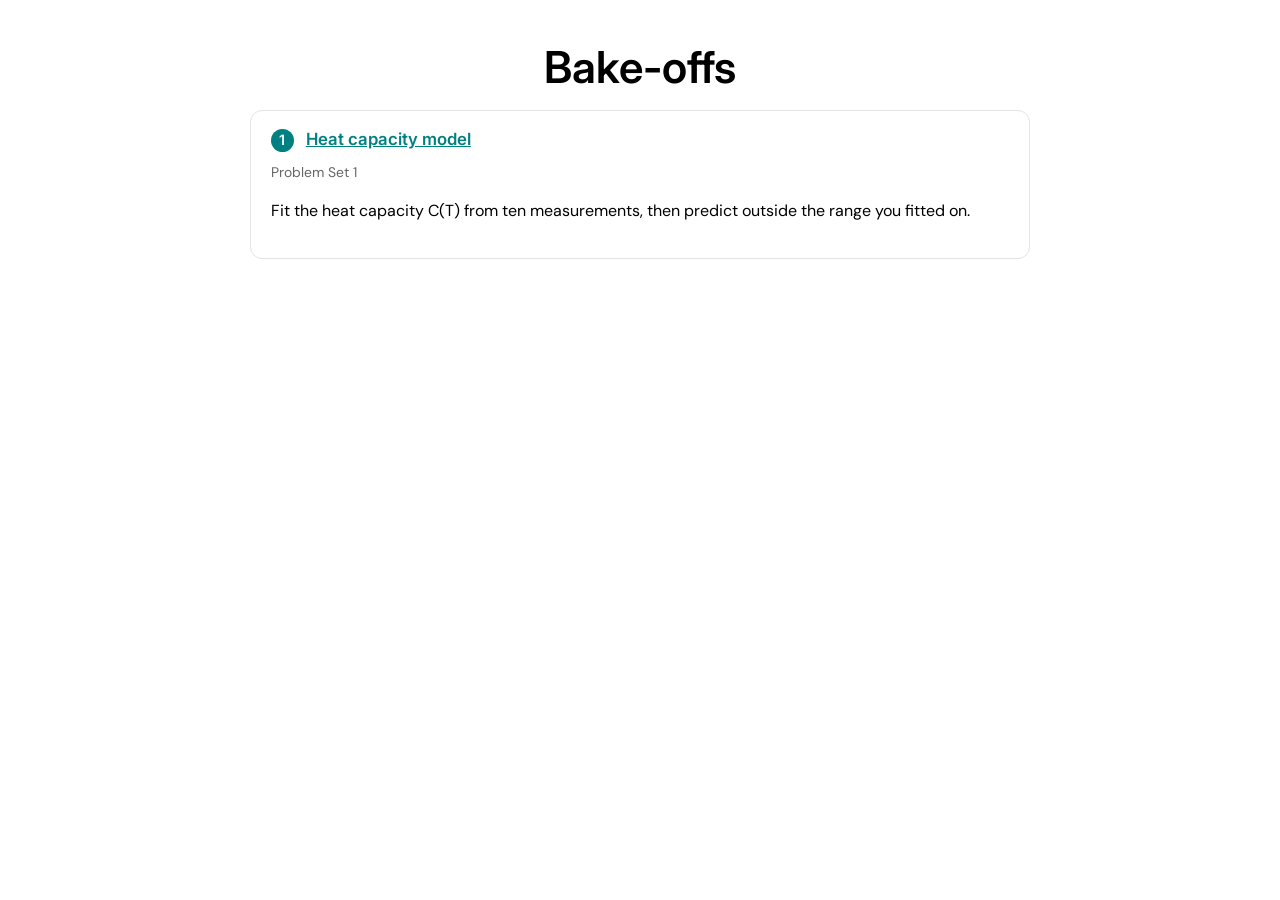
==== bakeoff/index.html @ 3923d837 "Turing Circle site with the heat capacity bake-off Landing page mirroring curie-circle, plus a bake-" ====
<!DOCTYPE html>
<html>
<head>
  <meta charset="UTF-8">
  <meta name="viewport" content="width=device-width, initial-scale=1">
  <title>Bake-offs &middot; Turing Circle</title>
  <link rel="stylesheet" href="../style.css">
  <link rel="stylesheet" href="bakeoff.css">
  <link rel="preconnect" href="https://fonts.googleapis.com">
  <link rel="preconnect" href="https://fonts.gstatic.com" crossorigin>
  <link href="https://fonts.googleapis.com/css2?family=Inter:wght@300;400;500;600;700&family=DM+Sans:wght@400;500;700&display=swap" rel="stylesheet">
  <link rel="icon" type="image/x-icon" href="../favicon.png">
</head>
<body>

<header class="site-title">
  <h1>Bake-offs</h1>
</header>

<div class="tool">
  <div id="list"><p class="status">Loading&hellip;</p></div>
</div>

<script>
fetch("bakeoffs.json").then(r => r.json()).then(d => {
  const esc = s => String(s).replace(/[&<>"]/g, c =>
    ({ "&": "&amp;", "<": "&lt;", ">": "&gt;", '"': "&quot;" }[c]));
  const list = d.bakeoffs || [];
  document.getElementById("list").innerHTML = list.length === 0
    ? "<p class='hint'>None open just yet.</p>"
    : list.map((b, i) =>
        `<div class="step">
           <h3><span class="num">${i + 1}</span>
             ${b.status === "open"
               ? `<a href="${esc(b.slug)}/">${esc(b.title)}</a>`
               : esc(b.title) + " <em>(closed)</em>"}</h3>
           <p class="hint">${esc(b.problem_set || "")}</p>
           <p>${esc(b.blurb || "")}</p>
         </div>`).join("");
}).catch(e => {
  document.getElementById("list").innerHTML =
    "<p class='error'>Could not load the list: " + e + "</p>";
});
</script>

</body>
</html>
---- style.css ----
body {
  text-align: center;
  font-family: "DM Sans", sans-serif;
  margin: 0;
  background: #ffffff;
  color: #000000;
  font-size: 1.25rem;
}

.site-title {
  text-align: center;
  padding: 40px 20px 0;
  background: #ffffff;
  color: #000000;
}

.site-title h1 {
  font-family: "Inter", sans-serif;
  font-weight: 600;
  text-align: center;  
  font-size: 2.75rem;
  margin: 0;
}

.intro, .circles {
  text-align: center;
  max-width: 900px;
  margin: 0 auto;
  padding: 20px;
}

.intro h2, .circles h2 {
  font-family: "Inter", sans-serif;
  font-weight: 500;
  text-align: center;
  font-size: 2.25rem;
  margin: 0;
}

.grid {
  display: grid;
  grid-template-columns: repeat(3, 1fr);
  gap: 20px;
}

.card {
  text-align: center;
  display: block;
  padding: 20px;
  background: #ffffff;
  border-radius: 12px;
  text-decoration: none;
  color: #000000;
}

.card h3 {
  font-family: "Inter", sans-serif;
  font-weight: 500;
  text-align: center;
  font-size: 1.75rem;
  margin: 0;
}

a {
  color: #008080;
}

section {
  margin-bottom: 40px;
}
---- bakeoff/bakeoff.css ----
/* Bake-off page. Inherits the site font/colour choices from /style.css. */
.tool { max-width: 780px; margin: 0 auto; padding: 0 20px 60px; text-align: left; font-size: 1rem; }
.tool h2 { font-family: "Inter", sans-serif; font-weight: 500; font-size: 1.6rem; text-align: left; margin: 32px 0 8px; }
.tool p, .tool li { line-height: 1.55; }
.step { border: 1px solid #e3e3e3; border-radius: 12px; padding: 18px 20px; margin: 16px 0; }
.step.locked { opacity: 0.45; }
.step h3 { font-family: "Inter", sans-serif; font-weight: 600; font-size: 1.05rem; margin: 0 0 10px; text-align: left; }
.step h3 .num { display: inline-block; width: 1.6em; height: 1.6em; line-height: 1.6em; text-align: center;
  border-radius: 50%; background: #008080; color: #fff; margin-right: 8px; font-size: 0.85em; }
label { display: block; font-weight: 500; margin-bottom: 6px; }
input[type=text], input[type=number], textarea {
  width: 100%; box-sizing: border-box; font-size: 0.95rem; padding: 9px 11px;
  border: 1px solid #ccc; border-radius: 8px; font-family: inherit; background: #fff; color: #000; }
textarea { font-family: ui-monospace, SFMono-Regular, Menlo, monospace; font-size: 0.87rem; line-height: 1.5; min-height: 230px; white-space: pre; }
input:focus, textarea:focus { outline: 2px solid #008080; outline-offset: -1px; border-color: #008080; }
button { font-family: "Inter", sans-serif; font-size: 0.95rem; font-weight: 500; padding: 10px 20px;
  border: 0; border-radius: 8px; background: #008080; color: #fff; cursor: pointer; }
button:hover:not(:disabled) { background: #006666; }
button:disabled { background: #bbb; cursor: not-allowed; }
.hint { color: #666; font-size: 0.87rem; margin: 6px 0 0; }
.status { font-size: 0.87rem; color: #666; margin: 10px 0 0; }
.error { color: #b3261e; white-space: pre-wrap; font-family: ui-monospace, Menlo, monospace; font-size: 0.83rem; margin-top: 10px; }
.result { display: none; margin-top: 16px; }
.result.show { display: block; }
.scores { display: grid; grid-template-columns: repeat(auto-fit, minmax(150px, 1fr)); gap: 12px; margin: 14px 0; }
.score { border: 1px solid #e3e3e3; border-radius: 10px; padding: 12px; text-align: center; }
.score .k { font-size: 0.75rem; color: #666; text-transform: uppercase; letter-spacing: 0.04em; }
.score .v { font-family: "Inter", sans-serif; font-size: 1.5rem; font-weight: 600; margin-top: 4px; }
table { width: 100%; border-collapse: collapse; margin-top: 12px; font-size: 0.93rem; }
th, td { text-align: left; padding: 9px 10px; border-bottom: 1px solid #e8e8e8; }
th { font-family: "Inter", sans-serif; font-weight: 600; font-size: 0.8rem; text-transform: uppercase;
  letter-spacing: 0.04em; color: #666; }
td.num, th.num { text-align: right; font-variant-numeric: tabular-nums; }
tr.baseline td { color: #666; font-style: italic; }
code { background: #f2f2f2; padding: 1px 5px; border-radius: 4px; font-size: 0.88em; }
.rules { background: #fafafa; border-left: 3px solid #008080; padding: 12px 18px; margin: 16px 0; }
.rules ol { margin: 6px 0; padding-left: 20px; }
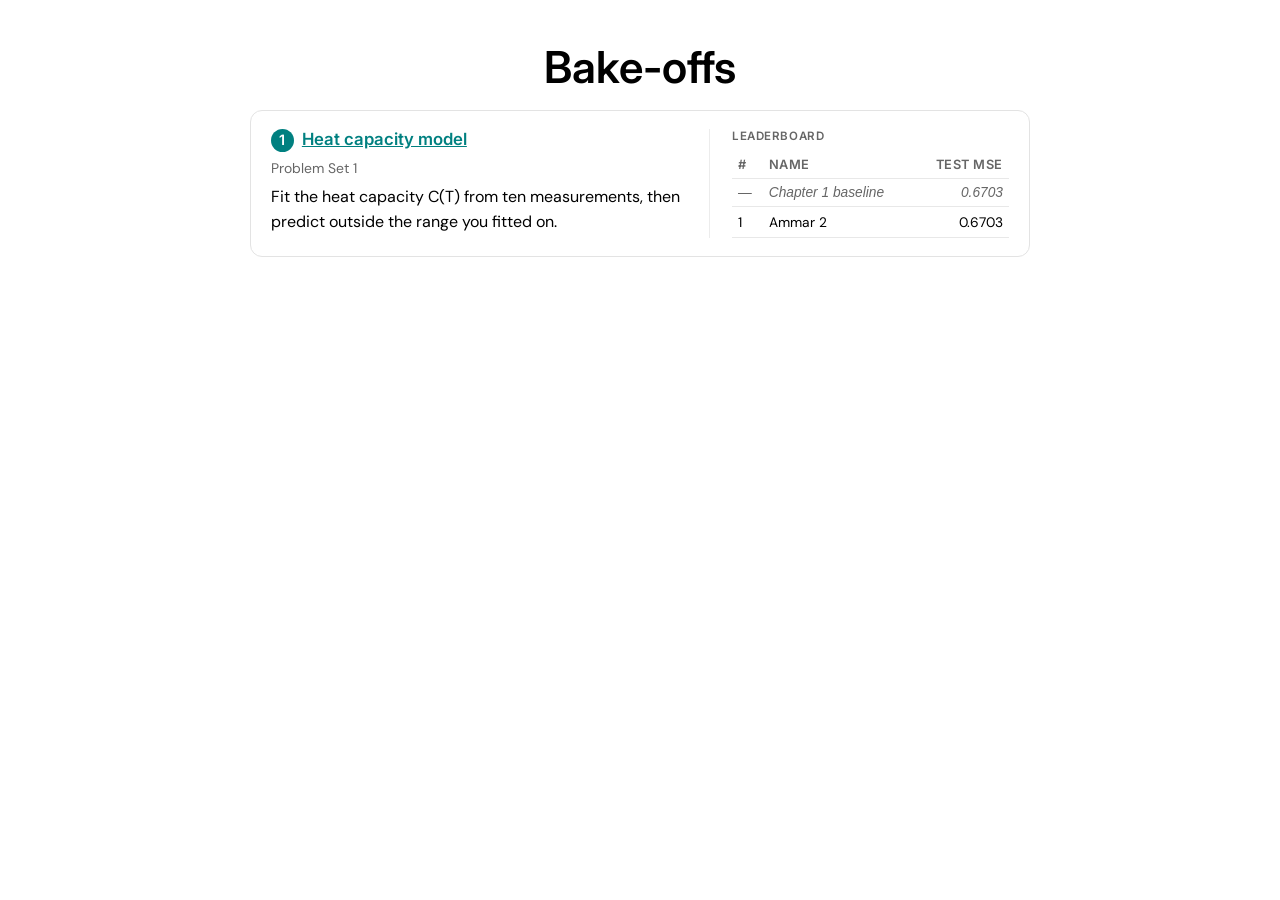
==== commit a389a2e9: "Show each bake-off's standings on the directory page The leaderboard sits beside the bake-off it bel" ====
--- a/bakeoff/index.html
+++ b/bakeoff/index.html
@@ -22,21 +22,67 @@
 </div>
 
 <script>
-fetch("bakeoffs.json").then(r => r.json()).then(d => {
-  const esc = s => String(s).replace(/[&<>"]/g, c =>
-    ({ "&": "&amp;", "<": "&lt;", ">": "&gt;", '"': "&quot;" }[c]));
+const esc = s => String(s).replace(/[&<>"]/g, c =>
+  ({ "&": "&amp;", "<": "&lt;", ">": "&gt;", '"': "&quot;" }[c]));
+
+// Each bake-off's current standings, shown here so you can see where things
+// stand before clicking in. Never cached: the board changes on every
+// submission, and Pages serves with max-age=600.
+async function board(slug) {
+  let d;
+  try {
+    d = await fetch(slug + "/leaderboard.json?t=" + Date.now(),
+                    { cache: "no-store" }).then(r => r.json());
+  } catch (e) { return ""; }
+
+  const rows = (d.entries || []).slice().sort((a, b) => a.test_mse - b.test_mse);
+  const base = d.baseline;
+  if (!rows.length) {
+    return `<div class="k">Leaderboard</div><p class="empty">Nothing submitted yet.` +
+           (base ? ` The number to beat is <strong>${Number(base.mse).toPrecision(4)}</strong>.` : "") +
+           `</p>`;
+  }
+
+  const top = rows.slice(0, 5);
+  let out = "", rank = 0, placed = false;
+  const line = (label, mse, isBase) =>
+    `<tr class="${isBase ? "baseline" : ""}"><td>${isBase ? "&mdash;" : ++rank}</td>` +
+    `<td>${esc(label)}</td><td class="num">${Number(mse).toPrecision(4)}</td></tr>`;
+  for (const e of top) {
+    if (!placed && base && base.mse < e.test_mse) {
+      out += line(base.label || "baseline", base.mse, true); placed = true;
+    }
+    out += line(e.name, e.test_mse, false);
+  }
+  if (!placed && base) out += line(base.label || "baseline", base.mse, true);
+
+  const more = rows.length - top.length;
+  return `<div class="k">Leaderboard</div>` +
+    `<table><thead><tr><th>#</th><th>Name</th><th class="num">Test MSE</th></tr></thead>` +
+    `<tbody>${out}</tbody></table>` +
+    (more > 0 ? `<p class="empty">and ${more} more</p>` : "");
+}
+
+fetch("bakeoffs.json").then(r => r.json()).then(async d => {
   const list = d.bakeoffs || [];
-  document.getElementById("list").innerHTML = list.length === 0
-    ? "<p class='hint'>None open just yet.</p>"
-    : list.map((b, i) =>
-        `<div class="step">
-           <h3><span class="num">${i + 1}</span>
-             ${b.status === "open"
-               ? `<a href="${esc(b.slug)}/">${esc(b.title)}</a>`
-               : esc(b.title) + " <em>(closed)</em>"}</h3>
-           <p class="hint">${esc(b.problem_set || "")}</p>
-           <p>${esc(b.blurb || "")}</p>
-         </div>`).join("");
+  if (!list.length) {
+    document.getElementById("list").innerHTML = "<p class='hint'>None open just yet.</p>";
+    return;
+  }
+  const boards = await Promise.all(list.map(b => board(b.slug)));
+  document.getElementById("list").innerHTML = list.map((b, i) => `
+    <div class="step">
+      <div class="bo">
+        <div class="bo-main">
+          <h3><span class="num">${i + 1}</span>${b.status === "open"
+            ? `<a href="${esc(b.slug)}/">${esc(b.title)}</a>`
+            : esc(b.title) + " <em>(closed)</em>"}</h3>
+          <p class="hint">${esc(b.problem_set || "")}</p>
+          <p>${esc(b.blurb || "")}</p>
+        </div>
+        <div class="bo-board">${boards[i]}</div>
+      </div>
+    </div>`).join("");
 }).catch(e => {
   document.getElementById("list").innerHTML =
     "<p class='error'>Could not load the list: " + e + "</p>";
--- a/bakeoff/bakeoff.css
+++ b/bakeoff/bakeoff.css
@@ -35,3 +35,18 @@
 code { background: #f2f2f2; padding: 1px 5px; border-radius: 4px; font-size: 0.88em; }
 .rules { background: #fafafa; border-left: 3px solid #008080; padding: 12px 18px; margin: 16px 0; }
 .rules ol { margin: 6px 0; padding-left: 20px; }
+
+/* Directory page: each bake-off shown beside its current standings. */
+.bo { display: grid; grid-template-columns: 1fr 300px; gap: 26px; align-items: start; }
+.bo-main h3 { margin-bottom: 6px; }
+.bo-main p { margin: 6px 0 0; }
+.bo-board { border-left: 1px solid #ececec; padding-left: 22px; }
+.bo-board .k { font-size: 0.72rem; color: #666; text-transform: uppercase;
+  letter-spacing: 0.05em; font-family: "Inter", sans-serif; font-weight: 600; }
+.bo-board table { margin-top: 8px; font-size: 0.86rem; }
+.bo-board th, .bo-board td { padding: 6px 6px; }
+.bo-board .empty { color: #777; font-size: 0.86rem; margin-top: 10px; }
+@media (max-width: 760px) {
+  .bo { grid-template-columns: 1fr; gap: 16px; }
+  .bo-board { border-left: 0; padding-left: 0; border-top: 1px solid #ececec; padding-top: 14px; }
+}
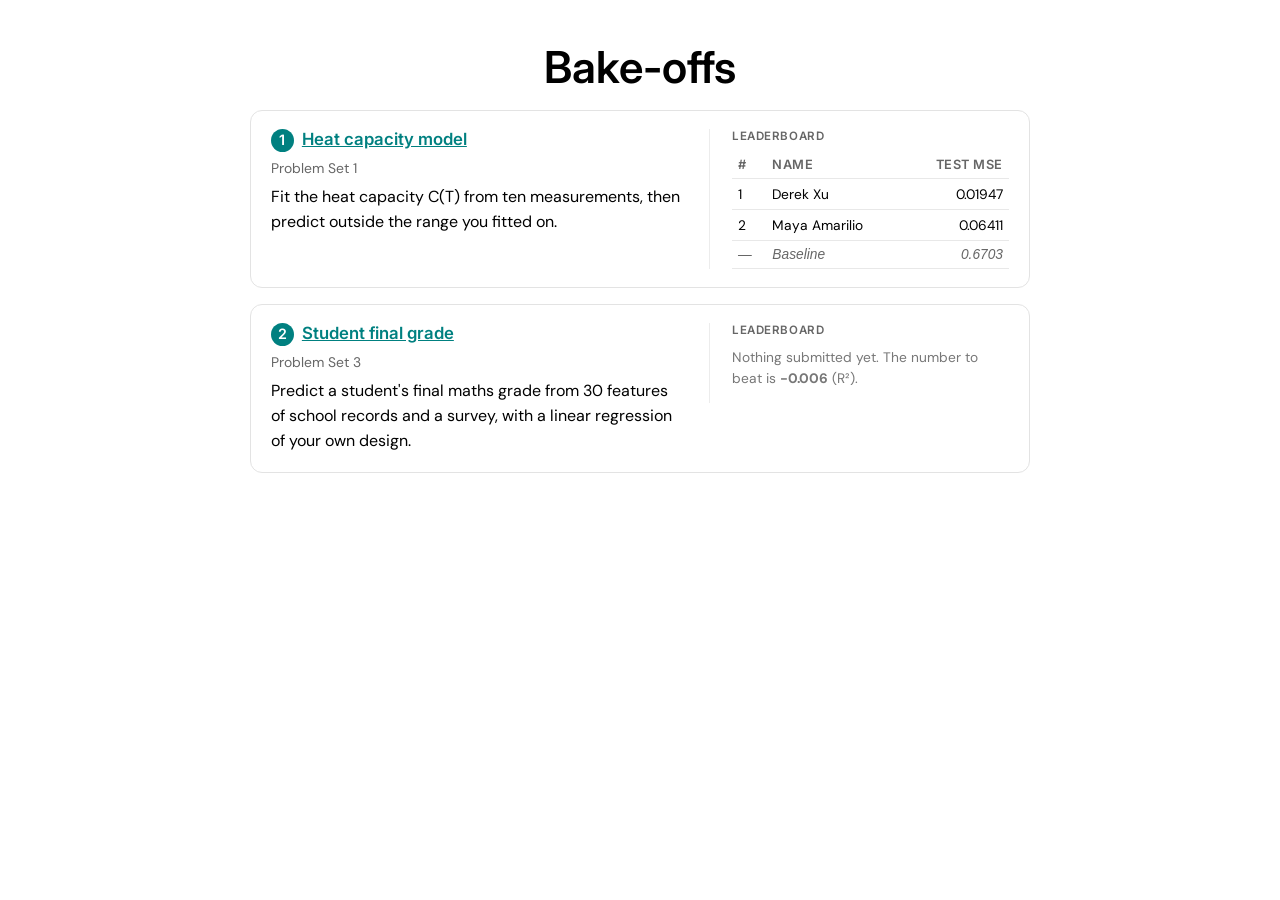
==== commit 62106773: "Add the student-grade bake-off, with file uploads and an R² metric - New bake-off for Problem Set 3:" ====
--- a/bakeoff/index.html
+++ b/bakeoff/index.html
@@ -35,30 +35,35 @@
                     { cache: "no-store" }).then(r => r.json());
   } catch (e) { return ""; }
 
-  const rows = (d.entries || []).slice().sort((a, b) => a.test_mse - b.test_mse);
+  // "metric" in leaderboard.json: "mse" (default, lower is better) or "r2".
+  const r2 = d.metric === "r2", label = r2 ? "Test R\u00b2" : "Test MSE";
+  const fmt = v => r2 ? (Math.abs(v) < 5e-4 ? 0 : Number(v)).toFixed(3) : Number(v).toPrecision(4);
+  const score = e => e.test_score ?? e.test_mse, bscore = b => b.score ?? b.mse;
+  const beats = (a, b) => r2 ? a > b : a < b;
+  const rows = (d.entries || []).slice().sort((a, b) => r2 ? score(b) - score(a) : score(a) - score(b));
   const base = d.baseline;
   if (!rows.length) {
     return `<div class="k">Leaderboard</div><p class="empty">Nothing submitted yet.` +
-           (base ? ` The number to beat is <strong>${Number(base.mse).toPrecision(4)}</strong>.` : "") +
+           (base ? ` The number to beat is <strong>${fmt(bscore(base))}</strong> (${label.replace("Test ", "")}).` : "") +
            `</p>`;
   }
 
   const top = rows.slice(0, 5);
   let out = "", rank = 0, placed = false;
-  const line = (label, mse, isBase) =>
+  const line = (name, v, isBase) =>
     `<tr class="${isBase ? "baseline" : ""}"><td>${isBase ? "&mdash;" : ++rank}</td>` +
-    `<td>${esc(label)}</td><td class="num">${Number(mse).toPrecision(4)}</td></tr>`;
+    `<td>${esc(name)}</td><td class="num">${fmt(v)}</td></tr>`;
   for (const e of top) {
-    if (!placed && base && base.mse < e.test_mse) {
-      out += line(base.label || "baseline", base.mse, true); placed = true;
+    if (!placed && base && beats(bscore(base), score(e))) {
+      out += line(base.label || "baseline", bscore(base), true); placed = true;
     }
-    out += line(e.name, e.test_mse, false);
+    out += line(e.name, score(e), false);
   }
-  if (!placed && base) out += line(base.label || "baseline", base.mse, true);
+  if (!placed && base) out += line(base.label || "baseline", bscore(base), true);
 
   const more = rows.length - top.length;
   return `<div class="k">Leaderboard</div>` +
-    `<table><thead><tr><th>#</th><th>Name</th><th class="num">Test MSE</th></tr></thead>` +
+    `<table><thead><tr><th>#</th><th>Name</th><th class="num">${label}</th></tr></thead>` +
     `<tbody>${out}</tbody></table>` +
     (more > 0 ? `<p class="empty">and ${more} more</p>` : "");
 }
--- a/bakeoff/bakeoff.css
+++ b/bakeoff/bakeoff.css
@@ -50,3 +50,9 @@
   .bo { grid-template-columns: 1fr; gap: 16px; }
   .bo-board { border-left: 0; padding-left: 0; border-top: 1px solid #ececec; padding-top: 14px; }
 }
+
+/* File upload */
+input[type=file] { margin: 10px 0 0; font-family: inherit; font-size: 0.9rem; }
+ul.files { margin: 8px 0 0; padding-left: 20px; font-size: 0.88rem; }
+ul.files:empty { display: none; }
+textarea.blob { min-height: 90px; margin-top: 8px; white-space: pre-wrap; word-break: break-all; }
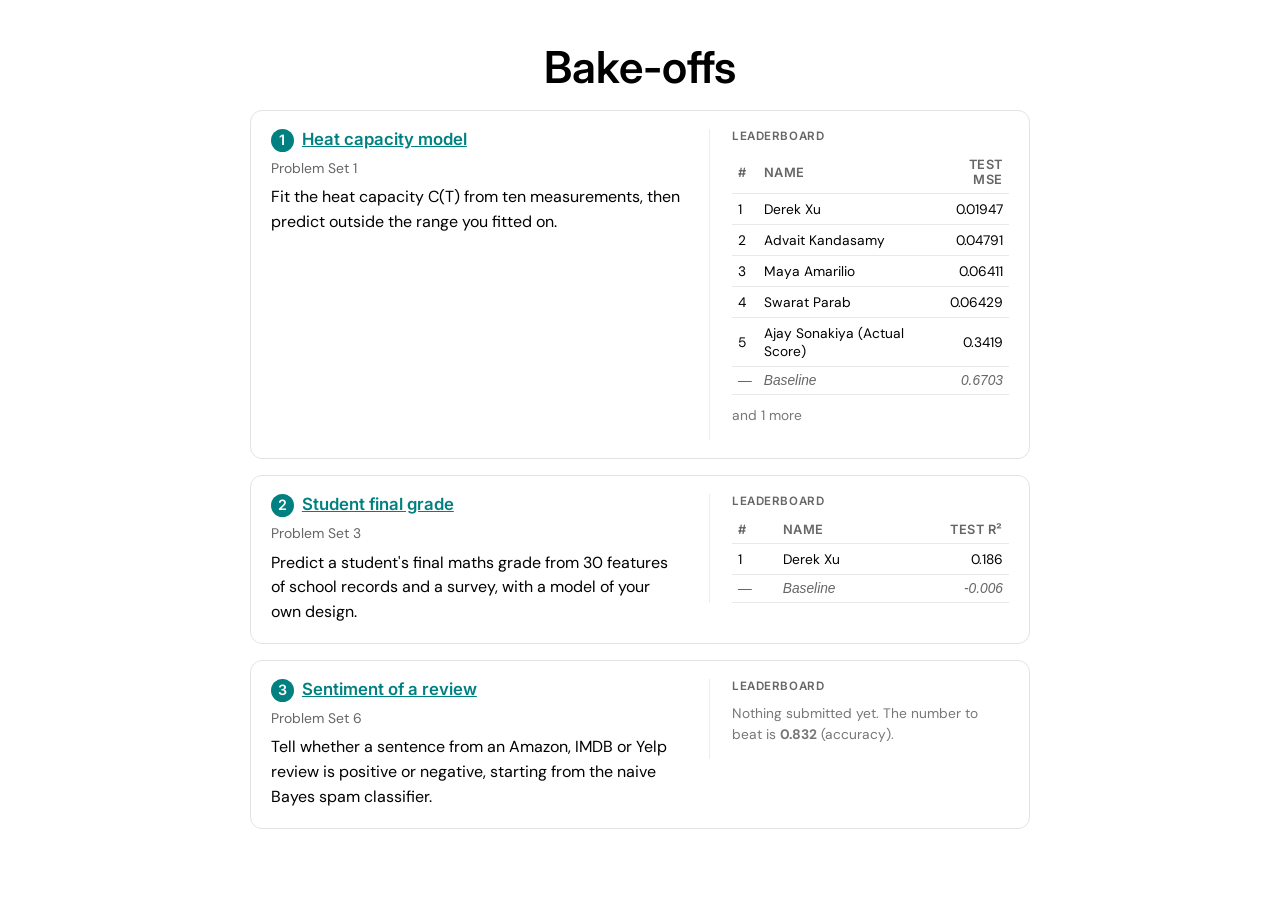
==== commit c55bd30e: "Add the sentiment bake-off (Problem Set 6) A new bake-off scored by accuracy: classify review senten" ====
--- a/bakeoff/index.html
+++ b/bakeoff/index.html
@@ -35,12 +35,15 @@
                     { cache: "no-store" }).then(r => r.json());
   } catch (e) { return ""; }
 
-  // "metric" in leaderboard.json: "mse" (default, lower is better) or "r2".
-  const r2 = d.metric === "r2", label = r2 ? "Test R\u00b2" : "Test MSE";
-  const fmt = v => r2 ? (Math.abs(v) < 5e-4 ? 0 : Number(v)).toFixed(3) : Number(v).toPrecision(4);
+  // "metric" in leaderboard.json: "mse" (default, lower is better), "r2" or
+  // "accuracy" (higher is better).
+  const r2 = d.metric === "r2", acc = d.metric === "accuracy", higher = r2 || acc;
+  const label = r2 ? "Test R\u00b2" : acc ? "Test accuracy" : "Test MSE";
+  const fmt = v => r2 ? (Math.abs(v) < 5e-4 ? 0 : Number(v)).toFixed(3)
+                  : acc ? Number(v).toFixed(3) : Number(v).toPrecision(4);
   const score = e => e.test_score ?? e.test_mse, bscore = b => b.score ?? b.mse;
-  const beats = (a, b) => r2 ? a > b : a < b;
-  const rows = (d.entries || []).slice().sort((a, b) => r2 ? score(b) - score(a) : score(a) - score(b));
+  const beats = (a, b) => higher ? a > b : a < b;
+  const rows = (d.entries || []).slice().sort((a, b) => higher ? score(b) - score(a) : score(a) - score(b));
   const base = d.baseline;
   if (!rows.length) {
     return `<div class="k">Leaderboard</div><p class="empty">Nothing submitted yet.` +
